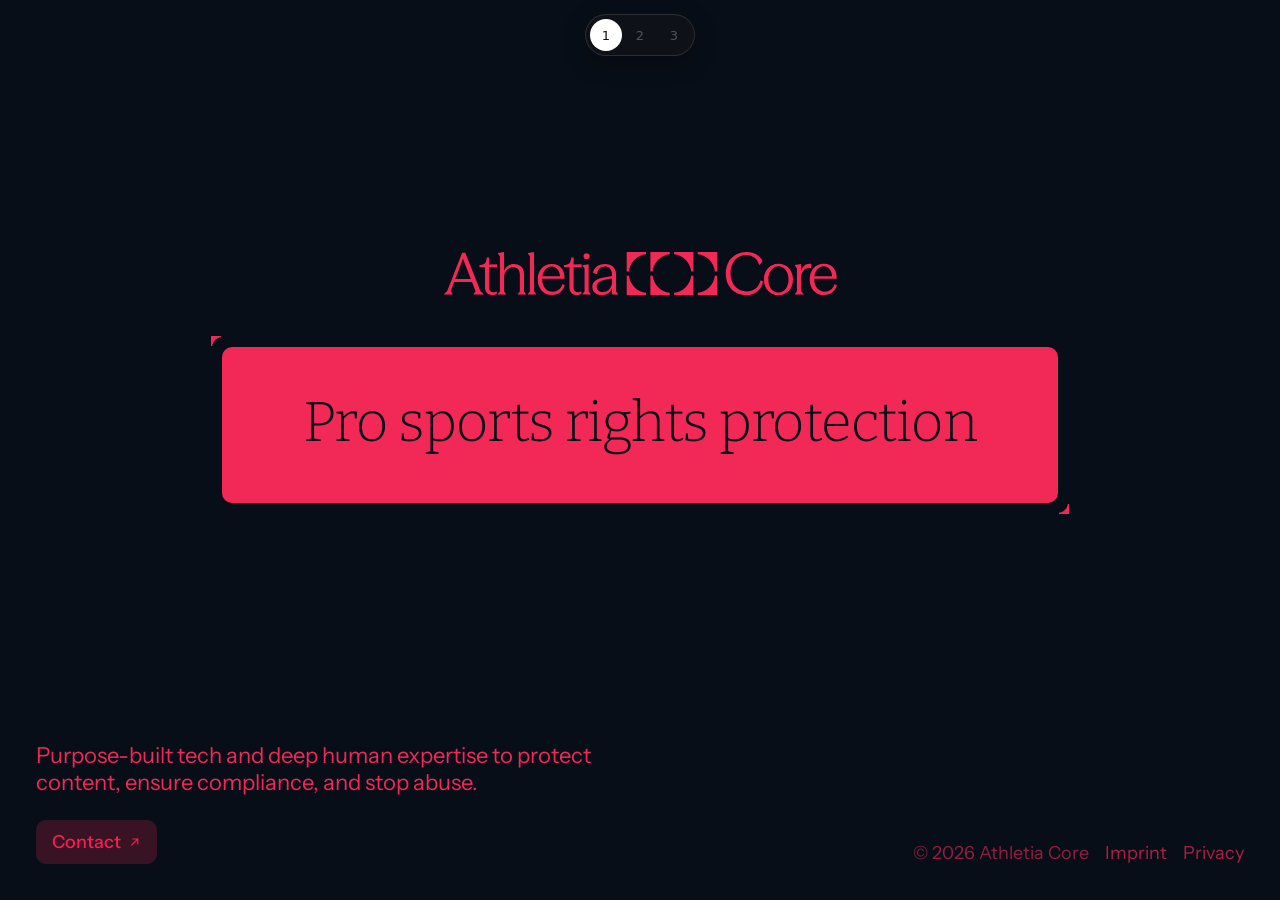
==== 1/index.html @ 44e3edc1 "Add concept 1 page and 1/2/3 demo switcher for Vercel preview Co-Authored-By: Claude Opus 5.5 <norep" ====
<!DOCTYPE html>
<html lang="en">
<head>
<meta charset="utf-8">
<meta name="viewport" content="width=device-width, initial-scale=1">
<title>Athletia Core</title>
<link rel="preconnect" href="https://fonts.googleapis.com">
<link rel="preconnect" href="https://fonts.gstatic.com" crossorigin>
<link href="https://fonts.googleapis.com/css2?family=Instrument+Sans:wght@400;500&family=Bitter:wght@300&display=swap" rel="stylesheet">
<script>
  // Run the intro only when motion is allowed; otherwise the page shows its final state.
  if (!window.matchMedia('(prefers-reduced-motion: reduce)').matches) document.documentElement.classList.add('intro');
</script>
<style>
  :root {
    /* Concept 2 · navy stage, everything pink. Layout: centred mark + target band, copy and legal pinned to the bottom edge. */
    --navy: #080E17;
    --pink: #F22857;
    --pink-hot: #FF1B50;
    --pink-20: rgba(242, 40, 87, 0.20);
    --pink-30: rgba(242, 40, 87, 0.30);
    /* Season Sans / Season Mix are trial fonts; these are the web stand-ins until licensed files are added. */
    --font-body: "Instrument Sans", "Helvetica Neue", Arial, sans-serif;
    --font-display: "Bitter", Georgia, "Times New Roman", serif;
    --edge: clamp(16px, 2.8vw, 40px);
    color-scheme: dark;
  }
  * { box-sizing: border-box; }
  html, body { height: 100%; margin: 0; }
  body {
    background: var(--navy);
    color: var(--pink);
    font-family: var(--font-body);
    -webkit-font-smoothing: antialiased;
    overflow-x: hidden;
  }
  a { color: inherit; text-decoration: none; }
  :focus-visible { outline: 2px solid var(--pink); outline-offset: 3px; border-radius: 4px; }

  .stage {
    position: relative;
    min-height: 100%;
    display: grid;
    grid-template-rows: 1fr auto;
    overflow: hidden;
  }

  /* ---------- Centre: logo + target band ---------- */
  .centre {
    display: flex;
    flex-direction: column;
    align-items: center;
    justify-content: center;
    gap: clamp(28px, 3vw, 44px);
    padding: 48px var(--edge) 24px;   /* nudges the hero ~24px above true centre, towards the gap above the copy */
  }
  .logo { width: 393px; max-width: 100%; color: var(--pink); line-height: 0; }
  .logo svg { width: 100%; height: auto; display: block; overflow: visible; }
  .sig-c { transform-box: fill-box; transform-origin: center; }

  .slot {
    position: relative;
    width: min(860px, 100%);
    display: flex;
    align-items: center;
    justify-content: center;
  }
  .target {
    position: relative;
    width: 100%;
    display: grid;
    grid-template: minmax(0, 1fr) / minmax(0, 1fr);
    padding: 12px;
  }
  .tick { position: absolute; width: 10px; height: 10px; line-height: 0; }
  .tick svg { width: 10px; height: 10px; display: block; }
  .tick.tl { top: 1px; left: 1px; }
  .tick.br { right: 1px; bottom: 1px; transform: rotate(180deg); }

  .band {
    background: var(--pink);
    border-radius: 10px;
    display: grid;
    place-items: center;
    overflow: hidden;
    min-width: 0;
    min-height: 0;
  }
  .band-inner { padding: 48px clamp(24px, 3.9vw, 56px); }
  .band h1 {
    margin: 0;
    color: var(--navy);
    font-family: var(--font-display);
    font-weight: 300;
    font-size: 56px;
    line-height: 1;
    letter-spacing: -0.015em;
    text-align: center;
    text-wrap: balance;
    padding-bottom: 0.08em;
  }
  .band h1 span { display: inline-block; }


  /* ---------- Bottom: copy, contact, legal ---------- */
  .foot {
    display: flex;
    justify-content: space-between;
    align-items: flex-end;
    gap: 24px 40px;
    flex-wrap: wrap;
    padding: 0 var(--edge) var(--edge);
  }
  .intro-copy { display: grid; gap: 24px; justify-items: start; max-width: 560px; }
  .intro-copy p { margin: 0; font-size: 22px; line-height: 1.2; }
  .intro-copy p .w { display: inline-block; }

  .btn {
    display: inline-flex;
    align-items: center;
    gap: 8px;
    height: 44px;
    padding: 0 16px;
    border-radius: 10px;
    background: var(--pink-20);
    color: var(--pink-hot);
    font-size: 18px;
    font-weight: 500;
    transition: background-color .2s ease;
  }
  .btn svg { width: 12px; height: 12px; transition: transform .2s ease; }
  .btn:hover { background: var(--pink-30); }
  .btn:hover svg { transform: translate(2px, -2px); }

  /* Contact hover: the hero's corner-tick crosshairs open around the button */
  .btn-wrap { position: relative; display: inline-flex; }
  .btn-tick { position: absolute; width: 6px; height: 6px; line-height: 0; opacity: 0; pointer-events: none;
    transition: transform .45s cubic-bezier(0.16, 1, 0.3, 1), opacity .2s ease; }
  .btn-tick svg { width: 6px; height: 6px; display: block; }
  .btn-tick.tl { top: -5px; left: -5px; transform: translate(5px, 5px); }
  .btn-tick.br { bottom: -5px; right: -5px; transform: rotate(180deg) translate(5px, 5px); }
  .btn-wrap:hover .btn-tick, .btn:focus-visible ~ .btn-tick { opacity: 1; }
  .btn-wrap:hover .btn-tick.tl, .btn:focus-visible ~ .btn-tick.tl { transform: none; }
  .btn-wrap:hover .btn-tick.br, .btn:focus-visible ~ .btn-tick.br { transform: rotate(180deg); }

  .legal { display: flex; gap: 16px; font-size: 18px; line-height: 1.2; }
  .legal .copy { opacity: .6; }
  .legal a { opacity: .7; transition: opacity .2s ease; }
  .legal a:hover { opacity: 1; }

  /* Pre-animation state (only when the intro runs) */
  .intro .sig-c,
  .intro .sig-l,
  .intro .sig-r,
  .intro .word-l,
  .intro .word-r,
  .intro .intro-copy .w,
  .intro .btn,
  .intro .legal > *,
  .intro .tick,
  .intro .band,
  .intro .band h1 span { opacity: 0; }

  @media (max-width: 720px) {
    .centre { padding-top: 72px; }
    .foot { flex-direction: column; align-items: flex-start; }
    .legal { flex-wrap: wrap; }
  }
</style>
</head>
<body>
<main class="stage" id="stage">
  <section class="centre">
    <div class="logo" role="img" aria-label="Athletia Core">
      <svg viewBox="0 0 393 44" fill="none" xmlns="http://www.w3.org/2000/svg" aria-hidden="true">
<defs><clipPath id="clipL"><rect x="-20" y="-10" width="202.4" height="64"/></clipPath><clipPath id="clipSL"><rect x="150" y="-10" width="56.3" height="64"/></clipPath><clipPath id="clipSR"><rect x="249.6" y="-10" width="60" height="64"/></clipPath><clipPath id="clipR"><rect x="273.4" y="-10" width="140" height="64"/></clipPath></defs>
<g clip-path="url(#clipL)"><g class="word-l">
<path d="M0 42.5286V42.1241L3.1203 39.2927L18.0862 0.866754H21.3221L36.5191 39.2349L39.5816 42.1241V42.5286H29.5851L29.5273 42.1241L31.6075 39.3505L27.9672 29.9896H10.1699L6.64509 39.3505L8.66751 42.1241L8.60973 42.5286H0ZM11.2678 27.0426H26.8115L18.953 6.76066L11.2678 27.0426Z" fill="currentColor"/>
<path d="M48.3254 43.1064C44.0495 43.1064 40.9869 40.6795 40.9869 35.3634V15.1393H35.4397V13.059C40.4669 12.6546 42.2582 11.6145 42.7782 5.48943H45.1474V12.539L53.0637 12.1923L53.237 15.1393H45.1474V35.5368C45.1474 38.946 46.9964 40.2173 49.3078 40.2173C50.5212 40.2173 51.6769 40.0439 52.717 39.2927L52.9481 41.4307C52.0814 42.2397 50.4634 43.1064 48.3254 43.1064Z" fill="currentColor"/>
<path d="M53.8866 42.5286V42.0663L55.9091 39.4661V4.33376L53.8866 1.50237V1.0401L60.0695 0V18.664C61.803 14.5614 65.5011 11.9612 69.8926 11.9612C75.7866 11.9612 80.0047 15.5437 80.0047 22.131V39.4661L82.0272 42.0663V42.5286H73.8219V42.0663L75.8443 39.4661V22.6511C75.8443 17.6239 73.0707 15.197 69.0259 15.197C64.7499 15.197 61.0518 18.5485 60.0695 23.8068V39.4661L62.0919 42.0663V42.5286H53.8866Z" fill="currentColor"/>
<path d="M90.0356 39.4661L92.058 42.0663V42.5286H83.8528V42.0663L85.8752 39.4661V4.33376L83.8528 1.50237V1.0401L90.0356 0V39.4661Z" fill="currentColor"/>
<path d="M98.1713 27.1582C98.1713 35.0167 102.91 39.6972 108.803 39.6972C113.484 39.6972 116.662 37.3281 118.395 32.3587L120.822 33.1099C119.262 39.1772 114.582 43.1064 107.994 43.1064C99.5003 43.1064 93.722 36.4035 93.722 27.5049C93.722 18.664 99.1536 11.9612 107.706 11.9612C117.413 11.9612 120.938 19.5308 120.476 26.7537H98.1713C98.1713 26.8693 98.1713 27.0426 98.1713 27.1582ZM98.4024 24.3268H116.026C115.795 18.8952 112.791 14.3881 107.706 14.3881C102.563 14.3881 99.2114 18.7218 98.4024 24.3268Z" fill="currentColor"/>
<path d="M132.809 43.1064C128.533 43.1064 125.47 40.6795 125.47 35.3634V15.1393H119.923V13.059C124.95 12.6546 126.742 11.6145 127.262 5.48943H129.631V12.539L137.547 12.1923L137.72 15.1393H129.631V35.5368C129.631 38.946 131.48 40.2173 133.791 40.2173C135.005 40.2173 136.16 40.0439 137.2 39.2927L137.432 41.4307C136.565 42.2397 134.947 43.1064 132.809 43.1064Z" fill="currentColor"/>
<path d="M144.668 39.4661L146.691 42.0663V42.5286H138.543V42.0663L140.566 39.4661V16.5838L138.543 13.7525V13.2902L144.668 12.2501V39.4661ZM142.53 7.22293C140.855 7.22293 139.526 5.89391 139.526 4.16041C139.526 2.48469 140.855 1.15567 142.53 1.15567C144.264 1.15567 145.651 2.48469 145.651 4.16041C145.651 5.89391 144.264 7.22293 142.53 7.22293Z" fill="currentColor"/>
<path d="M157.71 43.1064C152.105 43.1064 148.349 39.9283 148.349 35.0745C148.349 30.0474 152.048 27.1582 158.577 25.8292L167.938 24.0379V21.8999C167.938 16.9883 164.991 14.4459 160.888 14.4459C156.612 14.4459 153.319 17.1617 153.203 22.131L149.043 20.9754C149.678 15.8904 154.128 11.9612 160.946 11.9612C167.707 11.9612 172.041 15.7171 172.041 22.3044V39.4083L174.063 42.0663V42.5286H167.938V36.4035C165.973 40.6217 162.449 43.1064 157.71 43.1064ZM167.938 32.0698V26.407L159.848 28.025C155.226 29.0651 152.741 31.203 152.741 34.7856C152.741 38.0215 155.052 40.1017 158.75 40.1017C163.72 40.1017 166.898 36.4613 167.938 32.0698Z" fill="currentColor"/>
</g></g>
<g clip-path="url(#clipSL)"><g class="sig-l">
<path d="M184.953 23.7074C185.946 32.6938 193.081 39.828 202.068 40.8215V43.0956H182.68V23.7074H184.953Z" fill="currentColor"/>
<path d="M202.068 2.28448C193.081 3.27796 185.946 10.4125 184.953 19.3989H182.68V0.0107422H202.068V2.28448Z" fill="currentColor"/>
</g></g>
<g clip-path="url(#clipSR)"><g class="sig-r">
<path d="M273.158 19.3989H270.885C269.892 10.4125 262.756 3.27796 253.77 2.28448V0.0107422H273.158V19.3989Z" fill="currentColor"/>
<path d="M273.158 43.0956H253.77V40.8215C262.756 39.828 269.892 32.6938 270.885 23.7074H273.158V43.0956Z" fill="currentColor"/>
</g></g>
<g class="sig-c">
<path d="M208.651 23.7074C209.644 32.694 216.778 39.828 225.765 40.8215V43.0956H206.376V23.7074H208.651Z" fill="currentColor"/>
<path d="M249.461 19.3989H247.188C246.194 10.4124 239.059 3.27798 230.073 2.28448V0.0107422H249.461V19.3989Z" fill="currentColor"/>
<path d="M249.461 43.0956H230.073V40.8215C239.059 39.828 246.194 32.694 247.188 23.7074H249.461V43.0956Z" fill="currentColor"/>
<path d="M225.765 2.28448C216.778 3.27799 209.644 10.4124 208.651 19.3989H206.376V0.0107422H225.765V2.28448Z" fill="currentColor"/>
</g>
<g clip-path="url(#clipR)"><g class="word-r">
<path d="M302.281 43.0776C291.65 43.0776 281.773 35.8738 281.773 21.5242C281.773 6.94218 292.173 0.0288086 302.514 0.0288086C310.298 0.0288086 316.224 3.68883 318.606 9.32409L315.585 12.926L315.12 12.8679C313.9 7.05837 308.788 2.87549 302.455 2.87549C293.393 2.87549 286.537 9.49838 286.537 21.3499C286.537 33.2014 294.264 39.4176 302.397 39.4176C309.543 39.4176 314.539 35.99 316.515 28.6118L319.129 29.1347C317.56 38.0233 310.821 43.0776 302.281 43.0776Z" fill="currentColor"/>
<path d="M334.421 43.0776C325.997 43.0776 319.897 36.4547 319.897 27.3918C319.897 18.387 325.997 11.7641 334.421 11.7641C342.903 11.7641 349.003 18.387 349.003 27.3918C349.003 36.4547 342.903 43.0776 334.421 43.0776ZM334.421 40.4633C340.23 40.4633 344.529 35.0023 344.529 27.3918C344.529 19.7232 340.23 14.3203 334.421 14.3203C328.669 14.3203 324.37 19.7813 324.37 27.3918C324.37 35.0604 328.669 40.4633 334.421 40.4633Z" fill="currentColor"/>
<path d="M350.888 42.4967V42.0319L352.921 39.4176V16.4118L350.888 13.5651V13.1003L357.046 12.0546V18.6775C358.557 14.5527 361.461 11.7641 365.354 11.7641C366.109 11.7641 366.864 11.8222 367.445 11.9965L367.039 16.2956C360.764 14.4946 357.918 19.9556 357.046 23.9642V39.4176L359.719 42.0319V42.4967H350.888Z" fill="currentColor"/>
<path d="M370.159 27.0432C370.159 34.9442 374.923 39.65 380.849 39.65C385.554 39.65 388.75 37.2681 390.492 32.2718L392.932 33.0271C391.364 39.1271 386.658 43.0776 380.035 43.0776C371.495 43.0776 365.686 36.3385 365.686 27.3918C365.686 18.5032 371.147 11.7641 379.745 11.7641C389.505 11.7641 393.049 19.3746 392.584 26.6366H370.159C370.159 26.7528 370.159 26.927 370.159 27.0432ZM370.391 24.1966H388.111C387.878 18.7356 384.857 14.2041 379.745 14.2041C374.574 14.2041 371.205 18.5613 370.391 24.1966Z" fill="currentColor"/>
</g></g>
      </svg>
    </div>

    <div class="slot" id="slot">
      <div class="target" id="target">
        <span class="tick tl" aria-hidden="true"><svg viewBox="0 0 10 10"><path d="M10 1.17281C5.36491 1.68522 1.68475 5.36498 1.17234 10H0V0H10V1.17281Z" fill="#F22857"/></svg></span>
        <span class="tick br" aria-hidden="true"><svg viewBox="0 0 10 10"><path d="M10 1.17281C5.36491 1.68522 1.68475 5.36498 1.17234 10H0V0H10V1.17281Z" fill="#F22857"/></svg></span>
        <div class="band" id="band"><div class="band-inner"><h1><span>Pro sports rights protection</span></h1></div></div>
      </div>
    </div>
  </section>

  <footer class="foot">
    <div class="intro-copy">
      <p id="subline">Purpose-built tech and deep human expertise to protect content, ensure compliance, and stop abuse.</p>
      <span class="btn-wrap">
      <a class="btn" href="#contact">Contact
        <svg viewBox="0 0 12 12" fill="none" aria-hidden="true"><path d="M2.7444 9.00515L8.75481 2.99474M8.75481 7.94449V2.99474H3.80507" stroke="currentColor" stroke-width="1.1" stroke-linecap="square"/></svg>
      </a>
      <span class="btn-tick tl" aria-hidden="true"><svg viewBox="0 0 10 10"><path d="M10 1.17281C5.36491 1.68522 1.68475 5.36498 1.17234 10H0V0H10V1.17281Z" fill="#F22857"/></svg></span>
      <span class="btn-tick br" aria-hidden="true"><svg viewBox="0 0 10 10"><path d="M10 1.17281C5.36491 1.68522 1.68475 5.36498 1.17234 10H0V0H10V1.17281Z" fill="#F22857"/></svg></span>
      </span>
    </div>
    <nav class="legal" aria-label="Legal">
      <span class="copy">© 2026 Athletia Core</span>
      <a href="#imprint">Imprint</a>
      <a href="#privacy">Privacy</a>
    </nav>
  </footer>
</main>

<script>
(() => {
  const root = document.documentElement;
  const $ = (s, el = document) => el.querySelector(s);
  const $$ = (s, el = document) => [...el.querySelectorAll(s)];
  const reduce = window.matchMedia('(prefers-reduced-motion: reduce)');

  // Split the subline into words so they can stagger in
  const sub = $('#subline');
  sub.innerHTML = sub.textContent.trim().split(/\s+/).map(w => `<span class="w">${w}</span>`).join(' ');

  const target = $('#target'), band = $('#band');
  const headline = $('.band h1 span');
  const logo = $('.logo'), sigC = $('.sig-c'), sigL = $('.sig-l'), sigR = $('.sig-r'), wordL = $('.word-l'), wordR = $('.word-r');
  const words = $$('#subline .w'), btn = $('.btn'), legal = $$('.legal > *'), ticks = $$('.tick');

  const outExpo = 'cubic-bezier(0.16, 1, 0.3, 1)';
  const inOut = 'cubic-bezier(0.65, 0, 0.35, 1)';
  let running = [];

  const anim = (el, frames, opts) => { const a = el.animate(frames, { fill: 'both', ...opts }); running.push(a); return a; };

  function reset() {
    running.forEach(a => a.cancel());
    running = [];
  }

  function play() {
    reset();
    if (reduce.matches) { root.classList.remove('intro'); return; }
    root.classList.add('intro');

    // The band sits at its final size the whole time, so the headline never reflows or drifts.
    // Only the corner ticks (transform) and the pink fill (clip-path) move: no layout animation.
    const finalW = target.offsetWidth, finalH = target.offsetHeight;
    const dx = finalW / 2 - 12, dy = finalH / 2 - 12;   // ticks start as a 24px box at the centre

    const gap = parseFloat(getComputedStyle($('.centre')).rowGap) || 44;
    const lift = (gap + finalH) / 2;           // logo starts centred on its own, like frame 1

    // ---- 1. Logo animates in ---------------------------------------------
    anim(logo, [{ transform: `translateY(${lift}px)` }, { transform: `translateY(${lift}px)` }], { duration: 10 });
    // Logo builds outward from the centre: square, then the signet's sides, then the words
    anim(sigC, [{ opacity: 0, transform: 'scale(0.5)' }, { opacity: 1, transform: 'none' }], { duration: 700, delay: 150, easing: outExpo });
    anim(sigL, [{ opacity: 1, transform: 'translateX(24px)' }, { opacity: 1, transform: 'none' }], { duration: 800, delay: 550, easing: outExpo });
    anim(sigR, [{ opacity: 1, transform: 'translateX(-24px)' }, { opacity: 1, transform: 'none' }], { duration: 800, delay: 550, easing: outExpo });
    anim(wordL, [{ opacity: 1, transform: 'translateX(190px)' }, { opacity: 1, transform: 'none' }], { duration: 1100, delay: 950, easing: outExpo });
    anim(wordR, [{ opacity: 1, transform: 'translateX(-125px)' }, { opacity: 1, transform: 'none' }], { duration: 1100, delay: 950, easing: outExpo });

    // ---- 2. One continuous move: crosshairs open, the red box fills in behind them, the text rises ----
    const T = 1300;                                    // hero starts while the words are still settling
    const glide = 'cubic-bezier(0.6, 0, 0.15, 1)';   // soft start, long settle: no stops along the way
    const D = 1700;                                    // whole expansion, ticks to final band
    anim(logo, [{ transform: `translateY(${lift}px)` }, { transform: 'translateY(0)' }], { duration: 1200, delay: T, easing: inOut });

    const S = T + 150;
    ticks.forEach(t => anim(t, [{ opacity: 0 }, { opacity: 1 }], { duration: 300, delay: S, easing: 'ease-out' }));
    anim($('.tick.tl'), [{ transform: `translate(${dx}px, ${dy}px)` }, { transform: 'none' }],
      { duration: D, delay: S, easing: glide });
    anim($('.tick.br'), [{ transform: `translate(${-dx}px, ${-dy}px) rotate(180deg)` }, { transform: 'rotate(180deg)' }],
      { duration: D, delay: S, easing: glide });

    // Red box grows from the centre a beat behind the ticks and lands with them
    anim(band, [{ opacity: 1, clipPath: 'inset(50% 50% 50% 50% round 10px)' }, { opacity: 1, clipPath: 'inset(0% 0% 0% 0% round 10px)' }],
      { duration: D - 200, delay: S + 200, easing: glide });

    // Text rises in while the box is still settling
    anim(headline, [{ opacity: 0, transform: 'translateY(60%)' }, { opacity: 1, transform: 'none' }],
      { duration: 1000, delay: S + D * 0.55, easing: outExpo });

    // ---- 3. Lower content comes in once the hero has landed ---------------
    const L = S + D * 0.7;                              // overlaps the box landing: one continuous flow
    words.forEach((w, i) => anim(w,
      [{ opacity: 0, transform: 'translateY(0.6em)' }, { opacity: 1, transform: 'none' }],
      { duration: 900, delay: L + i * 12, easing: outExpo }));

    anim(btn, [{ opacity: 0, clipPath: 'inset(0 100% 0 0 round 10px)' }, { opacity: 1, clipPath: 'inset(0 0% 0 0 round 10px)' }],
      { duration: 700, delay: L + 150, easing: outExpo });

    legal.forEach((el, i) => anim(el,
      [{ opacity: 0, transform: 'translateY(8px)' }, { opacity: el.classList.contains('copy') ? 0.6 : 0.7, transform: 'none' }],
      { duration: 600, delay: L + 200 + i * 50, easing: outExpo }));

    Promise.all(running.map(a => a.finished)).then(() => {
      // Hand the final state back to CSS so the page stays responsive
      running.forEach(a => a.cancel());
      running = [];
      root.classList.remove('intro');
      $$('.logo, .sig-c, .sig-l, .sig-r, .word-l, .word-r, #subline .w, .btn, .legal > *, .tick, .band, .band h1 span').forEach(el => {
        el.style.opacity = ''; el.style.transform = ''; el.style.filter = ''; el.style.clipPath = '';
      });
    }).catch(() => {});
  }

  // Wait for the webfonts so the headline is measured at its real size, but never more than 1s:
  // on a slow connection the page still animates in (with the fallback font) instead of sitting blank.
  const fontsReady = document.fonts ? document.fonts.ready : Promise.resolve();
  Promise.race([fontsReady, new Promise(r => setTimeout(r, 1000))]).then(() => requestAnimationFrame(play));

  // The intro uses px values measured at the start. If the width changes mid-intro, jump to the end state
  // (height-only changes, like a mobile URL bar collapsing, are ignored).
  let lastW = window.innerWidth;
  window.addEventListener('resize', () => {
    if (window.innerWidth === lastW) return;
    lastW = window.innerWidth;
    running.forEach(a => a.finish());
  });
})();
</script>
<script src="/switcher.js" defer></script>
</body>
</html>
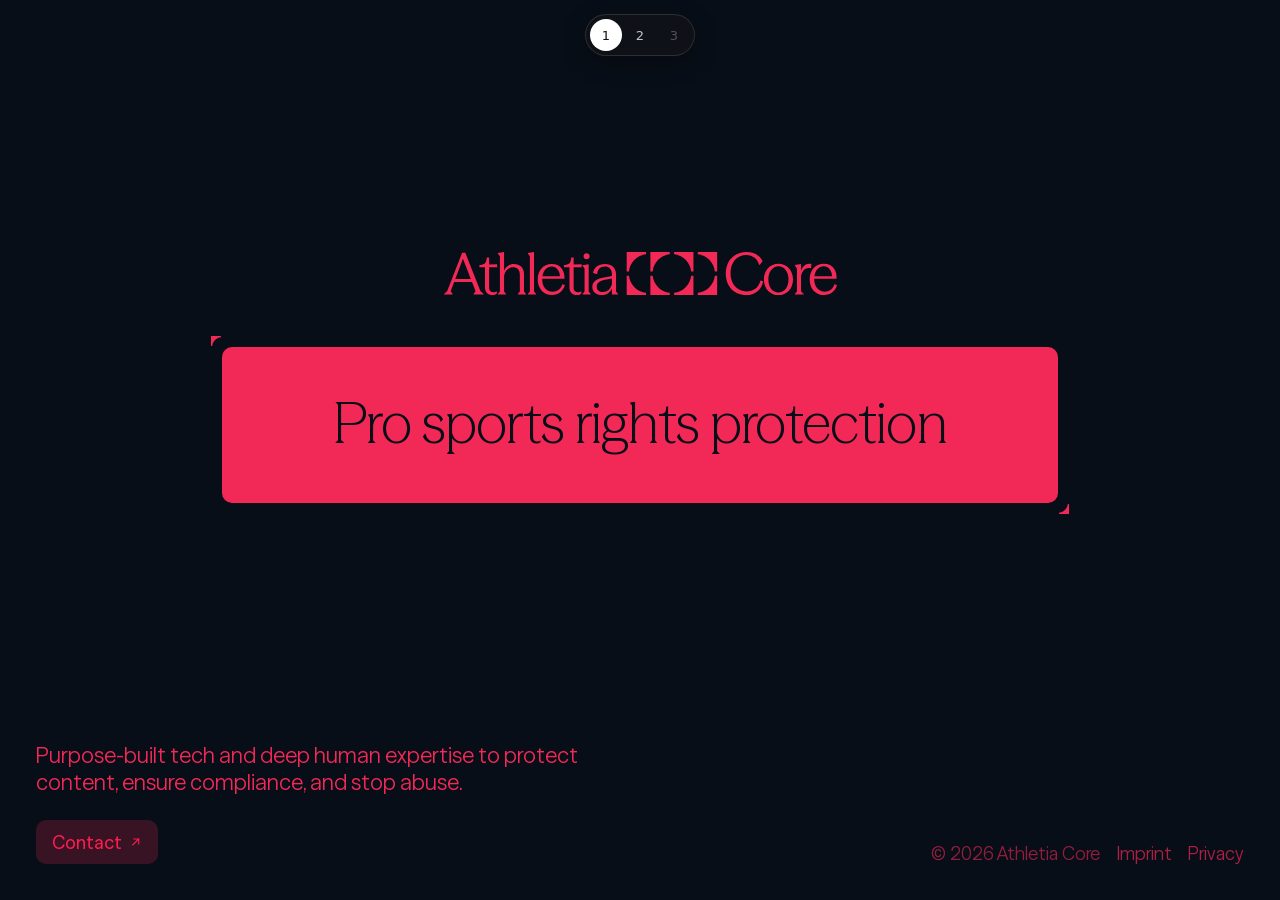
==== commit 83d5348a: "Use Season Collection variable font in both concepts Replaces the Google Fonts stand-ins with the tr" ====
--- a/1/index.html
+++ b/1/index.html
@@ -4,9 +4,8 @@
 <meta charset="utf-8">
 <meta name="viewport" content="width=device-width, initial-scale=1">
 <title>Athletia Core</title>
-<link rel="preconnect" href="https://fonts.googleapis.com">
-<link rel="preconnect" href="https://fonts.gstatic.com" crossorigin>
-<link href="https://fonts.googleapis.com/css2?family=Instrument+Sans:wght@400;500&family=Bitter:wght@300&display=swap" rel="stylesheet">
+<link rel="preload" href="/fonts/SeasonCollectionVF-TRIAL.woff2" as="font" type="font/woff2" crossorigin>
+<link rel="stylesheet" href="/fonts/season.css">
 <script>
   // Run the intro only when motion is allowed; otherwise the page shows its final state.
   if (!window.matchMedia('(prefers-reduced-motion: reduce)').matches) document.documentElement.classList.add('intro');
@@ -19,9 +18,9 @@
     --pink-hot: #FF1B50;
     --pink-20: rgba(242, 40, 87, 0.20);
     --pink-30: rgba(242, 40, 87, 0.30);
-    /* Season Sans / Season Mix are trial fonts; these are the web stand-ins until licensed files are added. */
-    --font-body: "Instrument Sans", "Helvetica Neue", Arial, sans-serif;
-    --font-display: "Bitter", Georgia, "Times New Roman", serif;
+    /* Season Collection (trial): Sans for body, Mix (SERF 50) for the headline. See /fonts/season.css. */
+    --font-body: "Season", "Helvetica Neue", Arial, sans-serif;
+    --font-display: "Season", Georgia, "Times New Roman", serif;
     --edge: clamp(16px, 2.8vw, 40px);
     color-scheme: dark;
   }
@@ -91,6 +90,7 @@
     margin: 0;
     color: var(--navy);
     font-family: var(--font-display);
+    font-variation-settings: "SERF" 50;
     font-weight: 300;
     font-size: 56px;
     line-height: 1;
--- a/fonts/season.css
+++ b/fonts/season.css
@@ -0,0 +1,16 @@
+/*
+  Season Collection (TRIAL) variable font: one file, three styles chosen by the "SERF" (Serif) axis.
+    Season Sans  → SERF 0   (the default, nothing to set)
+    Season Mix   → SERF 50  (set font-variation-settings: "SERF" 50 on the element)
+    Season Serif → SERF 100
+  Weight runs 300–900 through font-weight as normal.
+  Trial licence: swap in the licensed file before anything goes public.
+*/
+@font-face {
+  font-family: "Season";
+  src: url("/fonts/SeasonCollectionVF-TRIAL.woff2") format("woff2-variations"),
+       url("/fonts/SeasonCollectionVF-TRIAL.woff2") format("woff2");
+  font-weight: 300 900;
+  font-style: normal;
+  font-display: swap;
+}
